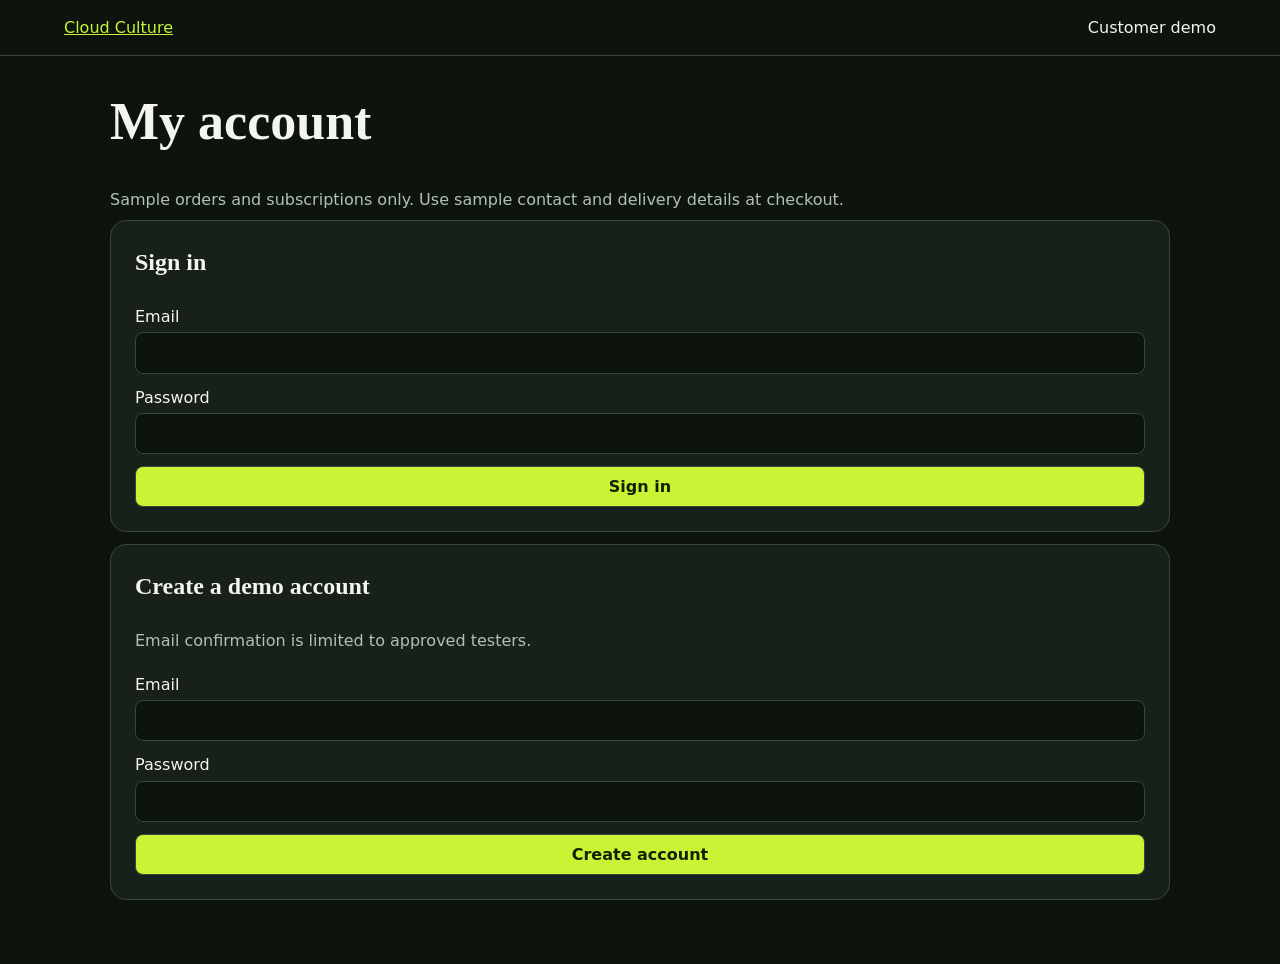
==== staff-preview/account.html @ db504da2 "Add customer accounts to the Cloud Culture demo" ====
<!doctype html>
<html lang="en-CA">
<head>
  <meta charset="utf-8">
  <meta name="viewport" content="width=device-width, initial-scale=1">
  <title>My account | Cloud Culture</title>
  <link rel="stylesheet" href="./dashboard.css">
  <script type="module" src="./account.mjs"></script>
<meta name="cloud-culture-hosted" content="demo">
  <meta name="robots" content="noindex, nofollow">
  <meta name="referrer" content="no-referrer">
  <meta http-equiv="Content-Security-Policy" content="default-src 'self'; connect-src https://ywzlvmhohdjyaiqwzpou.supabase.co; script-src 'self' 'unsafe-inline'; style-src 'self' 'unsafe-inline' https://fonts.googleapis.com; font-src https://fonts.gstatic.com; img-src 'self' data:; object-src 'none'; base-uri 'none'; form-action 'self'"></head>
<body>
  <header><a href="./demo.html">Cloud Culture</a><span>Customer demo</span></header>
  <main>
    <h1>My account</h1>
    <p class="muted">Sample orders and subscriptions only. Use sample contact and delivery details at checkout.</p>
    <p id="notice" role="status" aria-live="polite"></p>
    <section id="access" class="list" aria-label="Account access">
      <form id="sign-in" class="panel fields">
        <h2>Sign in</h2>
        <label>Email<input name="email" type="email" autocomplete="username" required></label>
        <label>Password<input name="password" type="password" autocomplete="current-password" required></label>
        <button>Sign in</button>
      </form>
      <form id="sign-up" class="panel fields">
        <h2>Create a demo account</h2>
        <p class="muted">Email confirmation is limited to approved testers.</p>
        <label>Email<input name="email" type="email" autocomplete="username" required></label>
        <label>Password<input name="password" type="password" autocomplete="new-password" minlength="12" required></label>
        <button>Create account</button>
      </form>
    </section>
    <div id="account" hidden>
      <nav class="controls" aria-label="Account actions"><a href="./demo.html">Open demo checkout</a><button type="button" class="secondary" id="sign-out">Sign out</button></nav>
      <section aria-labelledby="subscriptions-heading">
        <h2 id="subscriptions-heading">Subscriptions</h2>
        <div id="subscriptions" class="list"></div>
      </section>
      <section aria-labelledby="orders-heading">
        <h2 id="orders-heading">Order history</h2>
        <div id="orders" class="list"></div>
      </section>
    </div>
  </main>
</body>
</html>
---- staff-preview/dashboard.css ----
:root {
  color-scheme: dark;
  font: 16px/1.45 system-ui, sans-serif;
  --background: #0d140e;
  --panel: #172019;
  --border: #35473a;
  --text: #f4f5ee;
  --muted: #b1c2b5;
  --accent: #c8f435;
}
* { box-sizing: border-box; }
body { margin: 0; background: var(--background); color: var(--text); }
header { border-bottom: 1px solid var(--border); display: flex; align-items: center; justify-content: space-between; padding: 16px clamp(20px, 5vw, 68px); }
.brand { font: bold 23px Georgia, serif; color: var(--text); text-decoration: none; }
.badge { border: 1px solid var(--border); border-radius: 99px; padding: 4px 12px; color: var(--accent); font-size: 13px; }
main { max-width: 1100px; margin: 0 auto; padding: 28px 20px 64px; }
main.narrow { max-width: 620px; }
h1, h2, h3, p { margin: 0 0 .55em; }
h1, h2 { font-family: Georgia, serif; }
h1 { font-size: clamp(34px, 6vw, 52px); }
.muted, dt { color: var(--muted); }
.panel { background: var(--panel); border: 1px solid var(--border); padding: clamp(14px, 3vw, 24px); border-radius: 16px; }
#login { max-width: 540px; margin-top: 20px; }
#status { min-height: 1.5em; margin: 12px 0; overflow-wrap: anywhere; }
.controls, .section-head { display: flex; flex-wrap: wrap; gap: 10px; align-items: center; }
.section-head { justify-content: space-between; margin: 22px 0 10px; }
.list, .fields { display: grid; gap: 12px; }
.facts { display: grid; grid-template-columns: repeat(auto-fit,minmax(165px,1fr)); gap: 12px; margin: 10px 0 16px; }
dt { font-size: 13px; margin-bottom: 2px; }
dd { margin: 0; overflow-wrap: anywhere; }
label { display: block; }
input, textarea, select, button { font: inherit; border: 1px solid var(--border); border-radius: 8px; padding: 8px 12px; }
input, textarea, select { background: var(--background); color: var(--text); min-width: 0; }
input, textarea { max-width: 100%; }
label > input, label > textarea { display: block; width: 100%; margin-top: 4px; }
button { background: var(--accent); color: #142000; font-weight: 700; cursor: pointer; }
button.secondary, button[aria-pressed="false"] { background: var(--panel); color: var(--text); }
button:disabled { opacity: .55; cursor: default; }
a { color: var(--accent); }
summary { cursor: pointer; }
.item-list { margin: 10px 0 14px; padding-inline-start: 1.3em; }
.message-body { white-space: pre-wrap; overflow-wrap: anywhere; }
.inline-label { display: inline-flex; align-items: center; gap: 6px; }
[hidden] { display: none !important; }
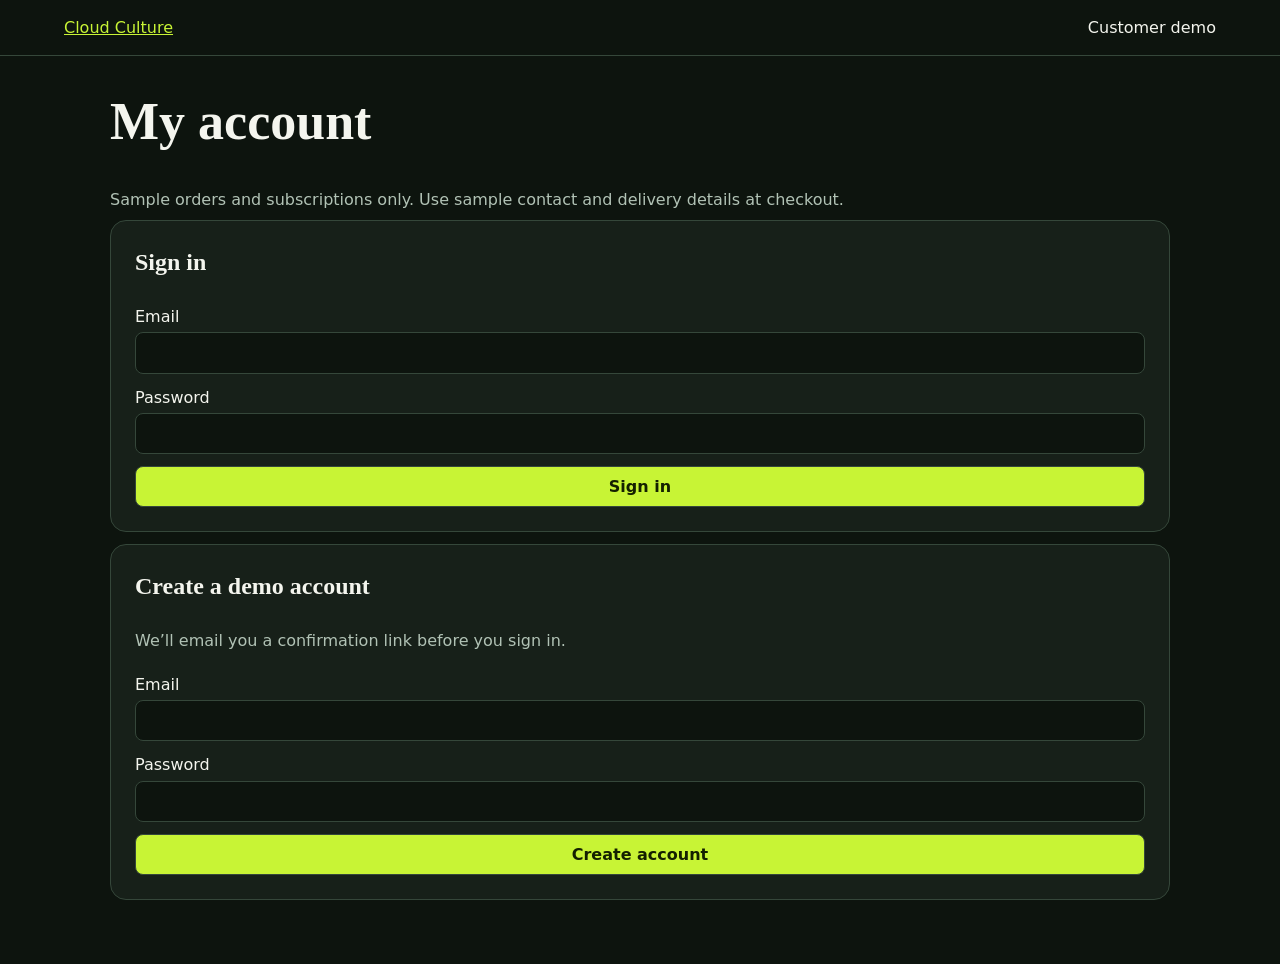
==== commit 885c1a24: "Update demo signup confirmation instructions" ====
--- a/staff-preview/account.html
+++ b/staff-preview/account.html
@@ -25,7 +25,7 @@
       </form>
       <form id="sign-up" class="panel fields">
         <h2>Create a demo account</h2>
-        <p class="muted">Email confirmation is limited to approved testers.</p>
+        <p class="muted">We’ll email you a confirmation link before you sign in.</p>
         <label>Email<input name="email" type="email" autocomplete="username" required></label>
         <label>Password<input name="password" type="password" autocomplete="new-password" minlength="12" required></label>
         <button>Create account</button>
